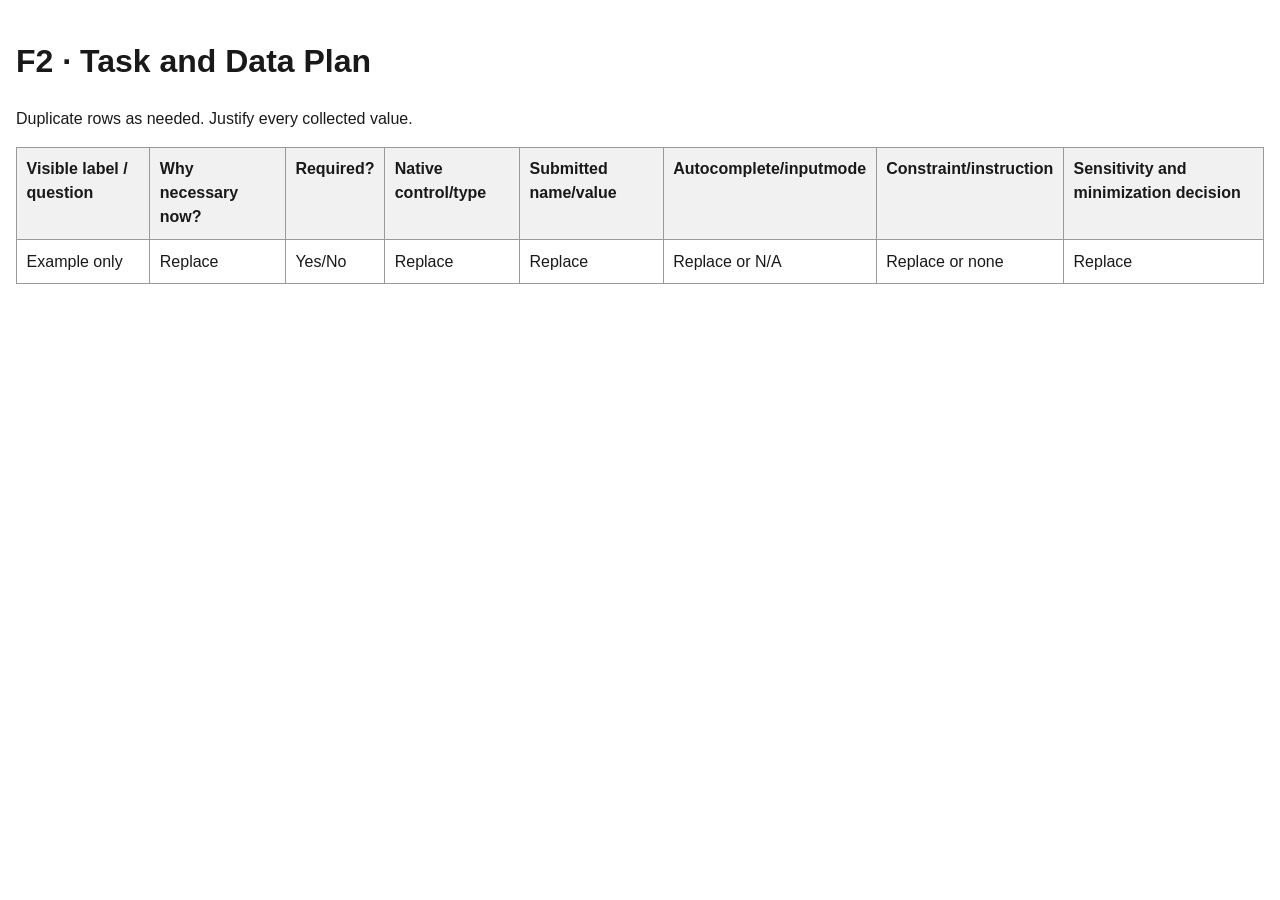
==== field-inventory-template.html @ cee2cf1d "Initial commit" ====
<!doctype html>
<html lang="en">
    <head>
        <meta charset="utf-8">
        <meta name="viewport" content="width=device-width,initial-scale=1">
        <title>Field Inventory</title>
        <style>
        body{
            font-family:Arial,sans-serif;
            line-height:1.5;
            max-width:80rem;
            margin:auto;
            padding:1rem;
            color:#191919;
        }
        table{
            width:100%;
            border-collapse:collapse;
        }
        th,td{
            padding:.6rem;
            border:1px solid #999;
            text-align:left;
            vertical-align:top;
        }
        th{
            background:#f1f1f1;
        }
        </style>
        </head>
        <body>
            <h1>F2 · Task and Data Plan</h1>
            <p>Duplicate rows as needed. Justify every collected value.</p>
            <table>
                <thead>
                    <tr>
                        <th>Visible label / question</th>
                        <th>Why necessary now?</th>
                        <th>Required?</th>
                        <th>Native control/type</th>
                        <th>Submitted name/value</th>
                        <th>Autocomplete/inputmode</th>
                        <th>Constraint/instruction</th>
                        <th>Sensitivity and minimization decision</th>
                    </tr>
                </thead>
                <tbody>
                    <tr>
                        <td>Example only</td>
                        <td>Replace</td>
                        <td>Yes/No</td>
                        <td>Replace</td>
                        <td>Replace</td>
                        <td>Replace or N/A</td>
                        <td>Replace or none</td>
                        <td>Replace</td>
                    </tr>
                </tbody>
            </table>
        </body>
        </html>
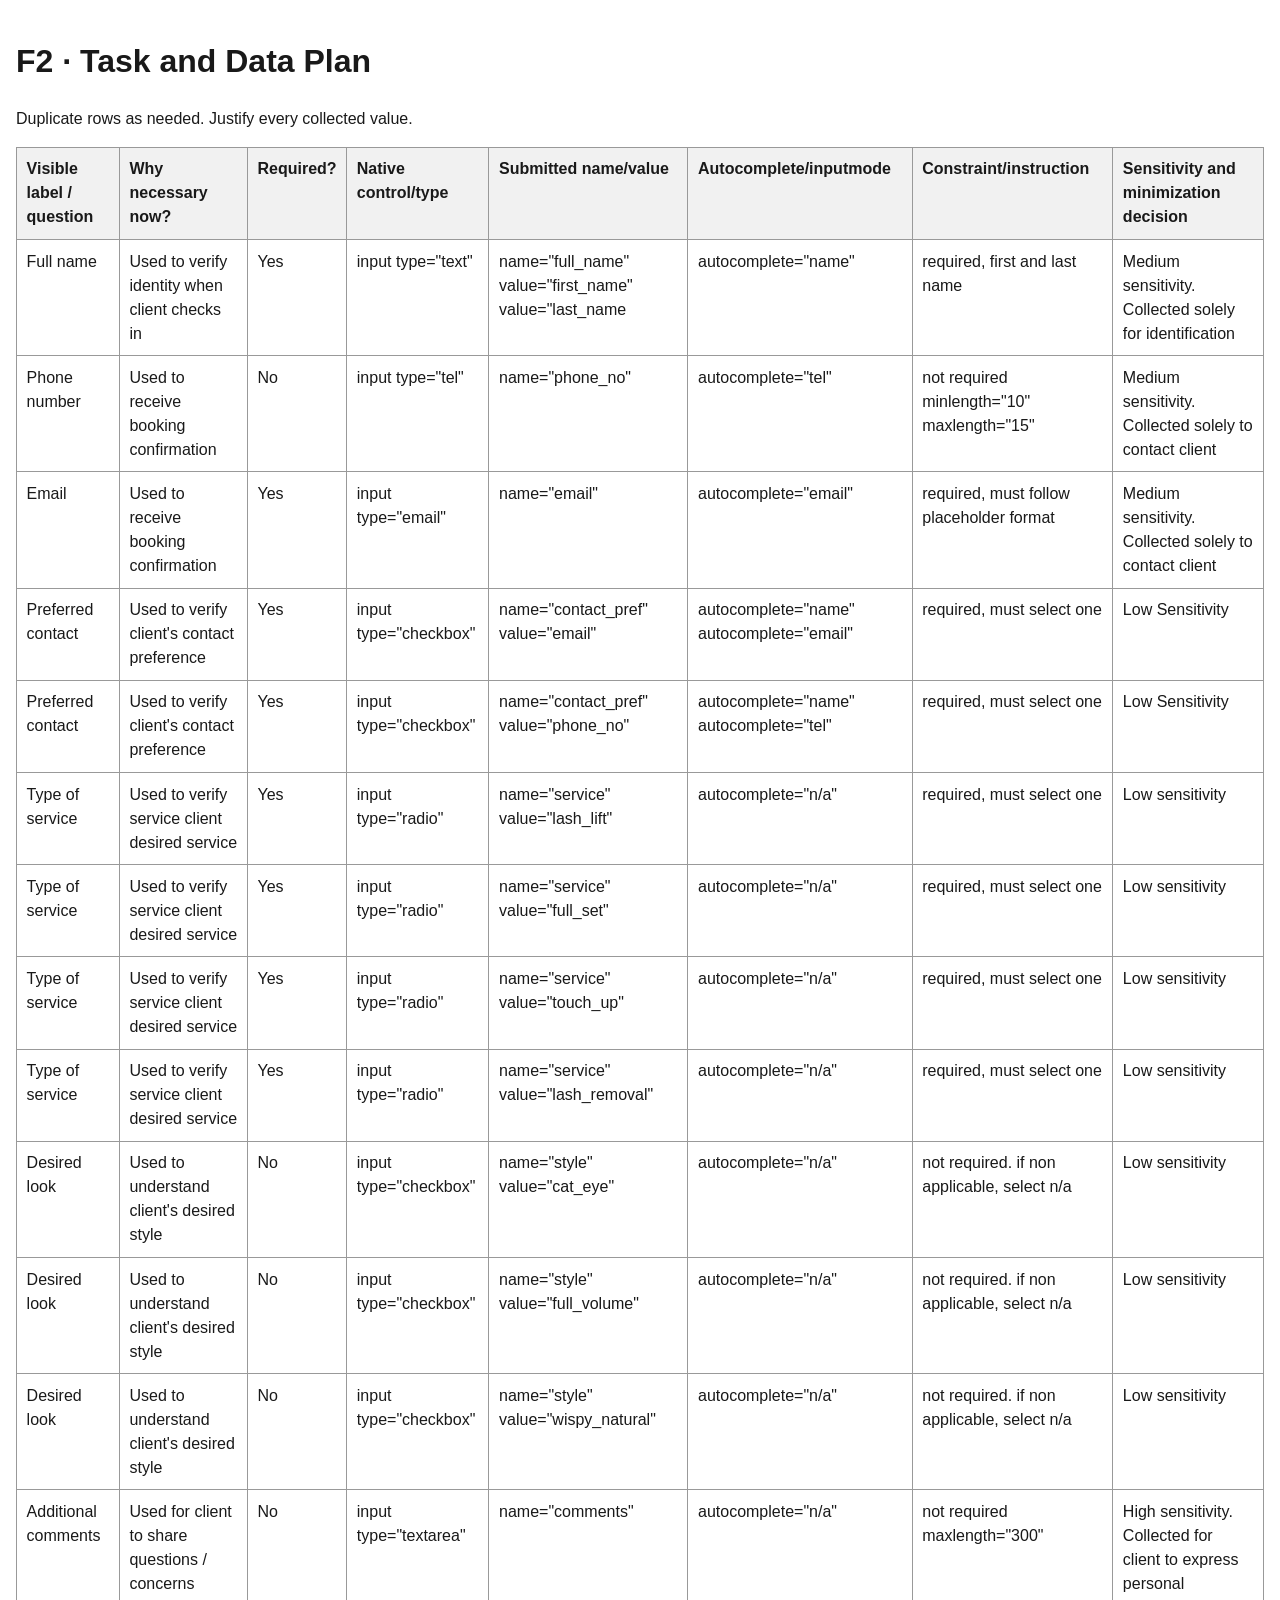
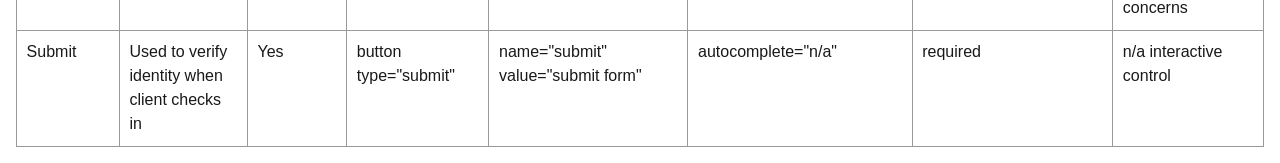
==== commit df08546c: "Update field-inventory-template Added my controls: Client contact, Type of service, Desired look, an" ====
--- a/field-inventory-template.html
+++ b/field-inventory-template.html
@@ -46,14 +46,142 @@
                 </thead>
                 <tbody>
                     <tr>
-                        <td>Example only</td>
-                        <td>Replace</td>
-                        <td>Yes/No</td>
-                        <td>Replace</td>
-                        <td>Replace</td>
-                        <td>Replace or N/A</td>
-                        <td>Replace or none</td>
-                        <td>Replace</td>
+                        <td>Full name</td>
+                        <td>Used to verify identity when client checks in</td>
+                        <td>Yes</td>
+                        <td>input type="text"</td>
+                        <td>name="full_name" value="first_name" value="last_name</td>
+                        <td>autocomplete="name"</td>
+                        <td>required, first and last name</td>
+                        <td>Medium sensitivity. Collected solely for identification</td>
+                    </tr>
+                    <tr>
+                        <td>Phone number</td>
+                        <td>Used to receive booking confirmation</td>
+                        <td>No</td>
+                        <td>input type="tel"</td>
+                        <td>name="phone_no"</td>
+                        <td>autocomplete="tel"</td>
+                        <td>not required minlength="10" maxlength="15"</td>
+                        <td>Medium sensitivity. Collected solely to contact client</td>
+                    </tr>
+                    <tr>
+                        <td>Email</td>
+                        <td>Used to receive booking confirmation</td>
+                        <td>Yes</td>
+                        <td>input type="email"</td>
+                        <td>name="email"</td>
+                        <td>autocomplete="email"</td>
+                        <td>required, must follow placeholder format</td>
+                        <td>Medium sensitivity. Collected solely to contact client</td>
+                    </tr>
+                    <tr>
+                        <td>Preferred contact</td>
+                        <td>Used to verify client's contact preference</td>
+                        <td>Yes</td>
+                        <td>input type="checkbox"</td>
+                        <td>name="contact_pref" value="email"</td>
+                        <td>autocomplete="name" autocomplete="email"</td>
+                        <td>required, must select one</td>
+                        <td>Low Sensitivity</td>
+                    </tr>
+                    <tr>
+                        <td>Preferred contact</td>
+                        <td>Used to verify client's contact preference</td>
+                        <td>Yes</td>
+                        <td>input type="checkbox"</td>
+                        <td>name="contact_pref" value="phone_no"</td>
+                        <td>autocomplete="name" autocomplete="tel"</td>
+                        <td>required, must select one</td>
+                        <td>Low Sensitivity</td>
+                    </tr>
+                    <tr>
+                        <td>Type of service</td>
+                        <td>Used to verify service client desired service</td>
+                        <td>Yes</td>
+                        <td>input type="radio"</td>
+                        <td>name="service" value="lash_lift"</td>
+                        <td>autocomplete="n/a"</td>
+                        <td>required, must select one</td>
+                        <td>Low sensitivity</td>
+                    </tr>
+                        <td>Type of service</td>
+                        <td>Used to verify service client desired service</td>
+                        <td>Yes</td>
+                        <td>input type="radio"</td>
+                        <td>name="service" value="full_set"</td>
+                        <td>autocomplete="n/a"</td>
+                        <td>required, must select one</td>
+                        <td>Low sensitivity</td>
+                    </tr>
+                        <td>Type of service</td>
+                        <td>Used to verify service client desired service</td>
+                        <td>Yes</td>
+                        <td>input type="radio"</td>
+                        <td>name="service" value="touch_up"</td>
+                        <td>autocomplete="n/a"</td>
+                        <td>required, must select one</td>
+                        <td>Low sensitivity</td>
+                    </tr>
+                    <tr>
+                        <td>Type of service</td>
+                        <td>Used to verify service client desired service</td>
+                        <td>Yes</td>
+                        <td>input type="radio"</td>
+                        <td>name="service" value="lash_removal"</td>
+                        <td>autocomplete="n/a"</td>
+                        <td>required, must select one</td>
+                        <td>Low sensitivity</td>
+                    </tr>
+                    <tr>
+                        <td>Desired look</td>
+                        <td>Used to understand client's desired style</td>
+                        <td>No</td>
+                        <td>input type="checkbox"</td>
+                        <td>name="style" value="cat_eye"</td>
+                        <td>autocomplete="n/a"</td>
+                        <td>not required. if non applicable, select n/a</td>
+                        <td>Low sensitivity</td>
+                    </tr>
+                    <tr>
+                        <td>Desired look</td>
+                        <td>Used to understand client's desired style</td>
+                        <td>No</td>
+                        <td>input type="checkbox"</td>
+                        <td>name="style" value="full_volume"</td>
+                        <td>autocomplete="n/a"</td>
+                        <td>not required. if non applicable, select n/a</td>
+                        <td>Low sensitivity</td>
+                    </tr>
+                    <tr>
+                        <td>Desired look</td>
+                        <td>Used to understand client's desired style</td>
+                        <td>No</td>
+                        <td>input type="checkbox"</td>
+                        <td>name="style" value="wispy_natural"</td>
+                        <td>autocomplete="n/a"</td>
+                        <td>not required. if non applicable, select n/a</td>
+                        <td>Low sensitivity</td>
+                    </tr>
+                    <tr>
+                        <td>Additional comments</td>
+                        <td>Used for client to share questions / concerns</td>
+                        <td>No</td>
+                        <td>input type="textarea"</td>
+                        <td>name="comments"</td>
+                        <td>autocomplete="n/a"</td>
+                        <td>not required maxlength="300"</td>
+                        <td>High sensitivity. Collected for client to express personal concerns</td>
+                    </tr>
+                    <tr>
+                        <td>Submit</td>
+                        <td>Used to verify identity when client checks in</td>
+                        <td>Yes</td>
+                        <td>button type="submit"</td>
+                        <td>name="submit" value="submit form"</td>
+                        <td>autocomplete="n/a"</td>
+                        <td>required</td>
+                        <td>n/a interactive control</td>
                     </tr>
                 </tbody>
             </table>
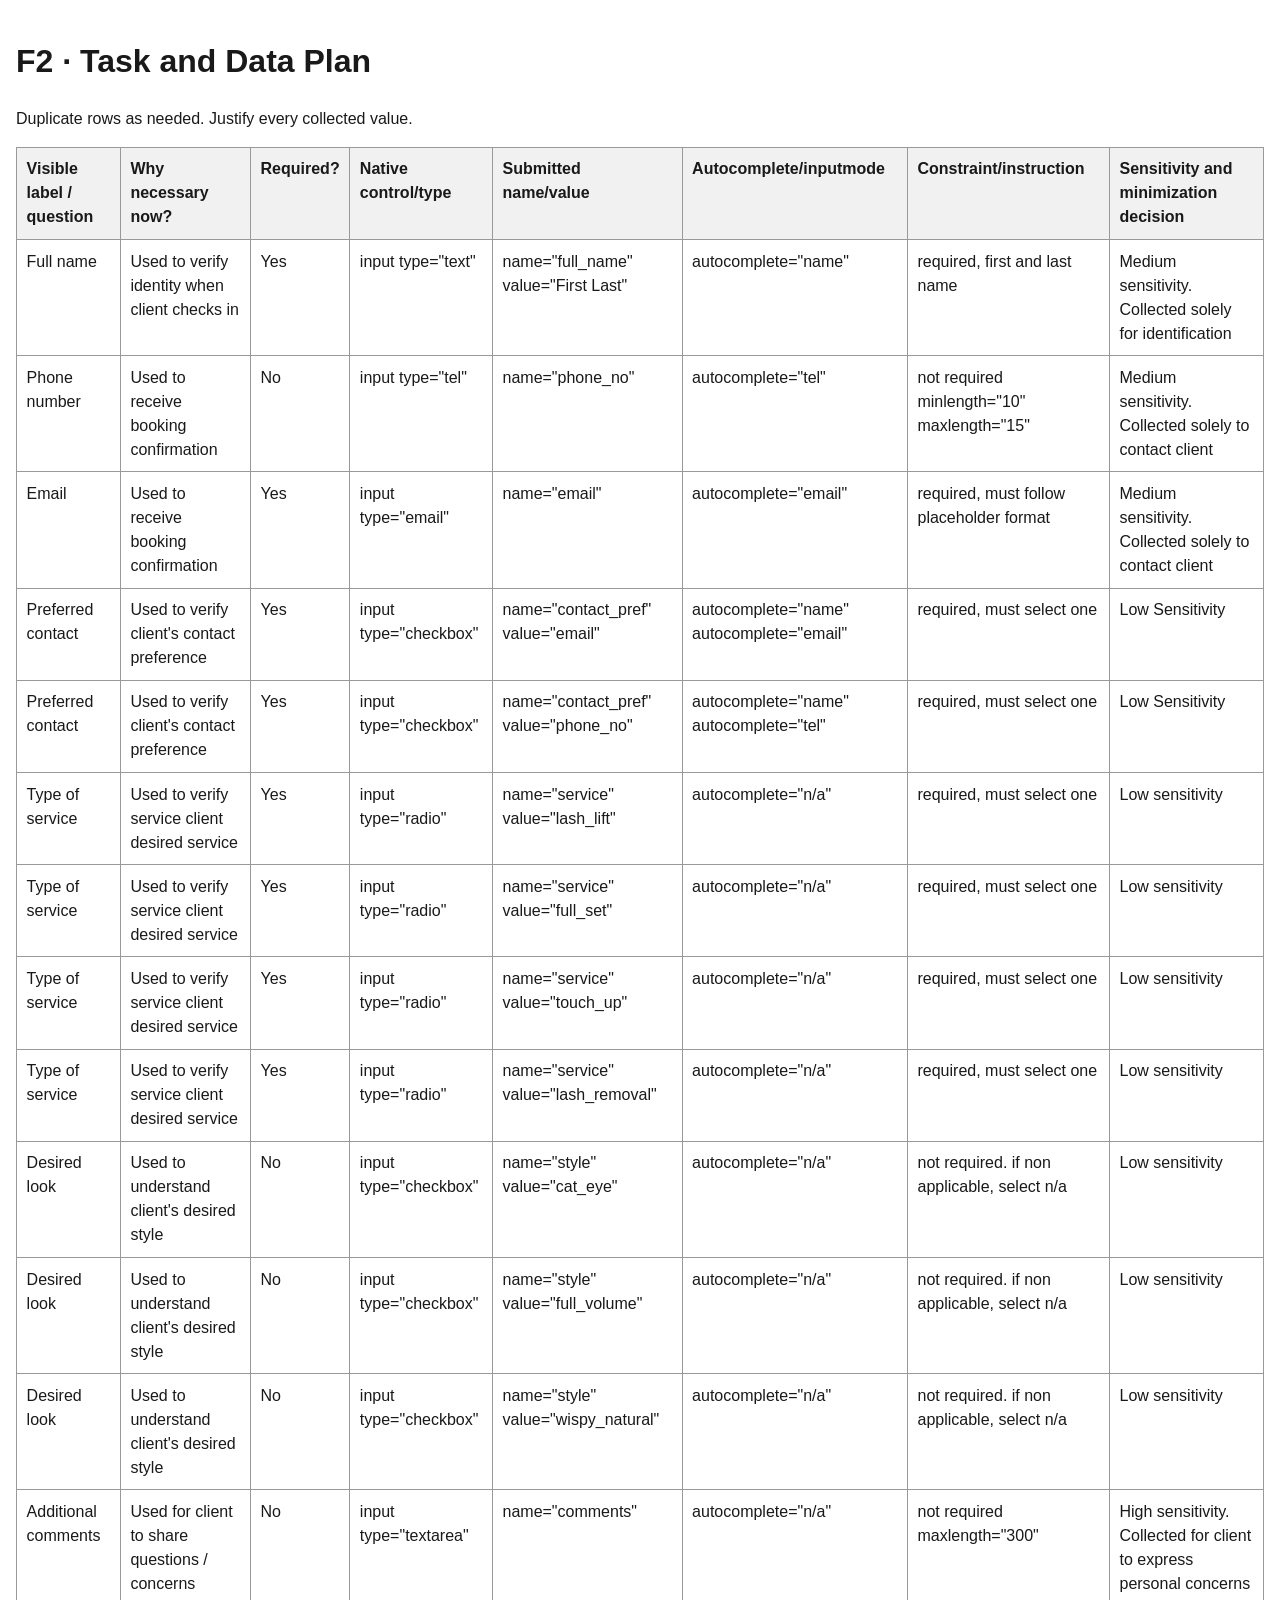
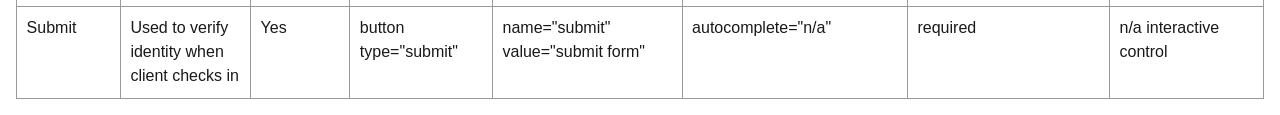
==== commit ea877dd1: "updated F3 contact info" ====
--- a/field-inventory-template.html
+++ b/field-inventory-template.html
@@ -50,7 +50,7 @@
                         <td>Used to verify identity when client checks in</td>
                         <td>Yes</td>
                         <td>input type="text"</td>
-                        <td>name="full_name" value="first_name" value="last_name</td>
+                        <td>name="full_name" value="First Last"</td>
                         <td>autocomplete="name"</td>
                         <td>required, first and last name</td>
                         <td>Medium sensitivity. Collected solely for identification</td>
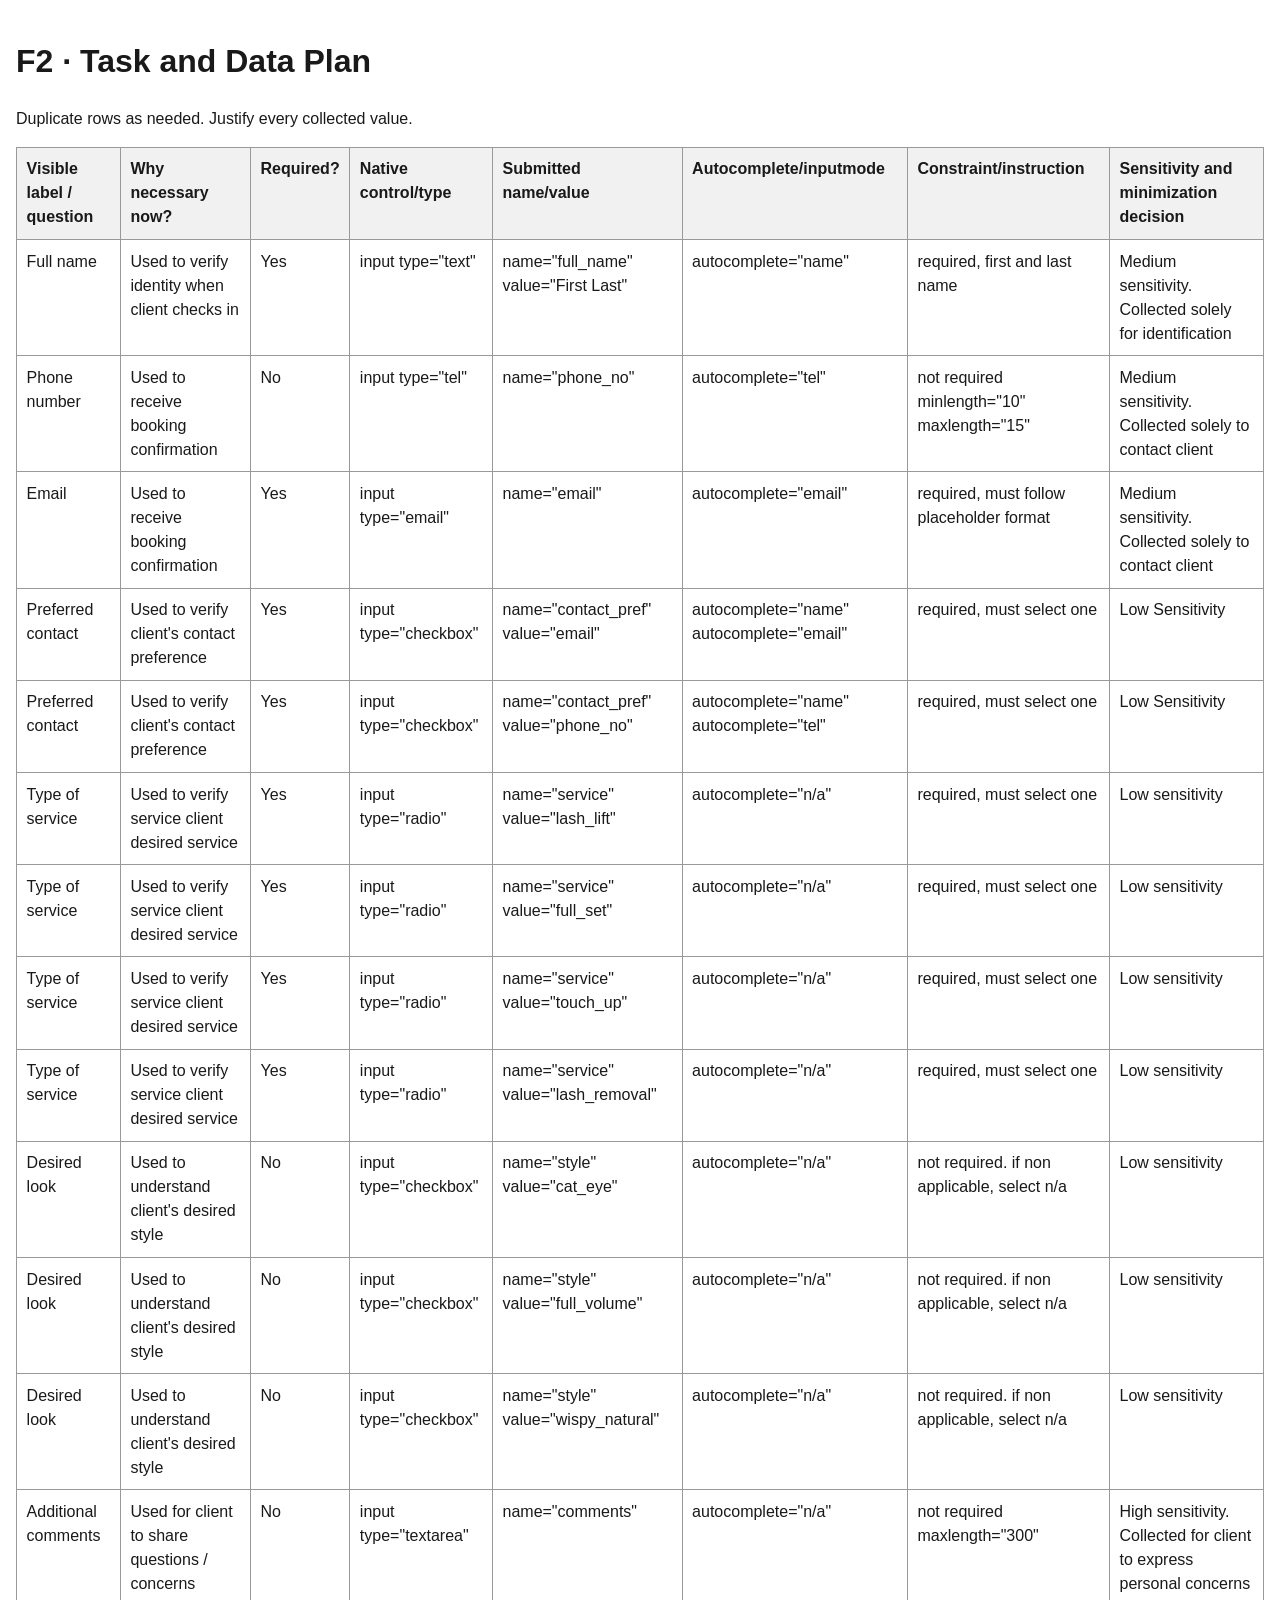
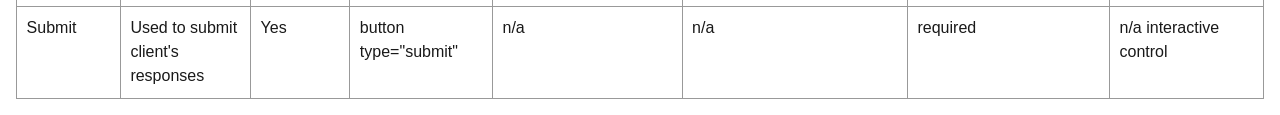
==== commit c598d492: "Updated F3 textarea and button set maxlength and updated text within button" ====
--- a/field-inventory-template.html
+++ b/field-inventory-template.html
@@ -175,11 +175,11 @@
                     </tr>
                     <tr>
                         <td>Submit</td>
-                        <td>Used to verify identity when client checks in</td>
+                        <td>Used to submit client's responses</td>
                         <td>Yes</td>
                         <td>button type="submit"</td>
-                        <td>name="submit" value="submit form"</td>
-                        <td>autocomplete="n/a"</td>
+                        <td>n/a</td>
+                        <td>n/a</td>
                         <td>required</td>
                         <td>n/a interactive control</td>
                     </tr>
